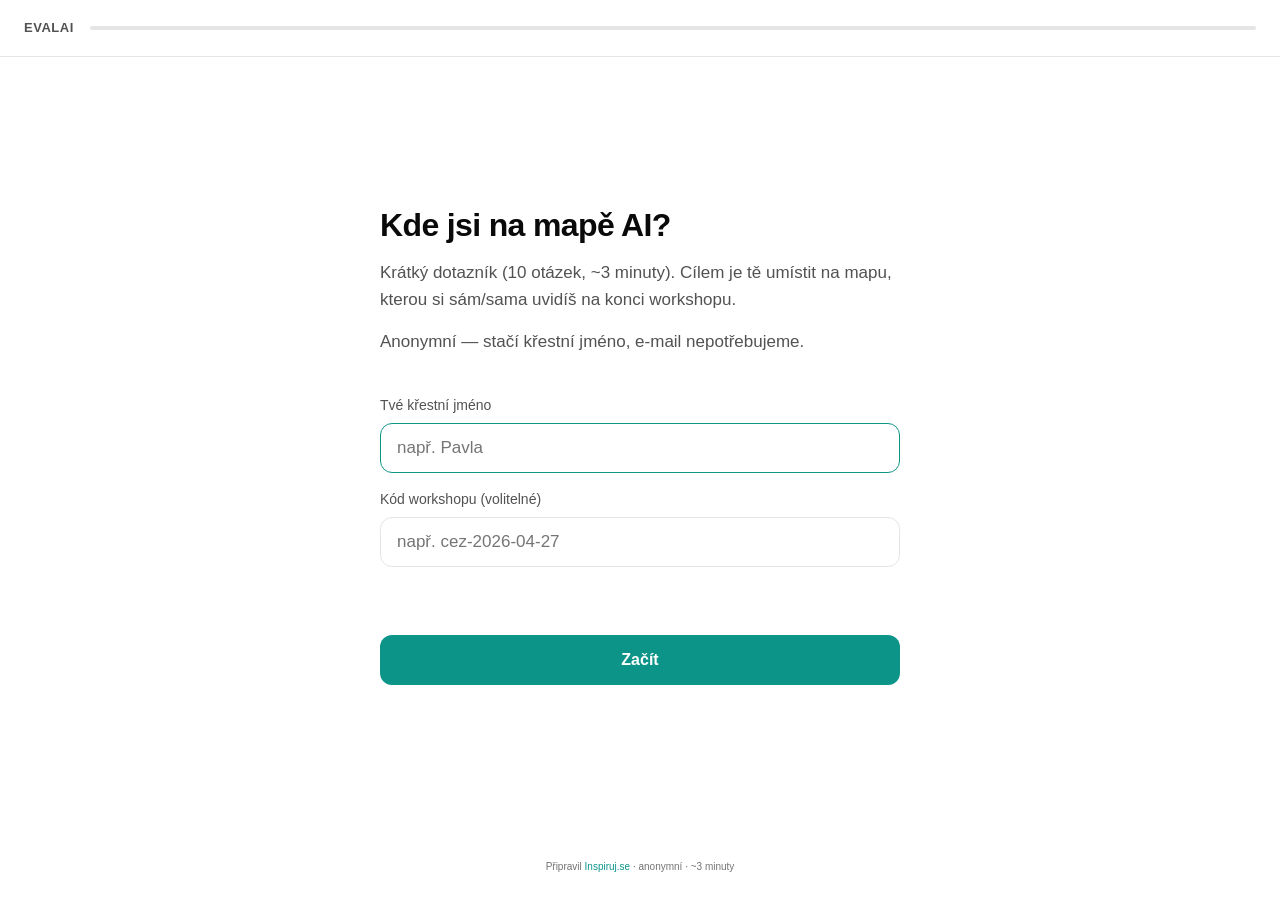
==== src/index.html @ 33021b80 "feat: complete EvalAI v0.1 Frontend (Netlify): - src/index.html — step-by-step formulář, 10 otázek, " ====
<!DOCTYPE html>
<html lang="cs">
<head>
  <meta charset="UTF-8">
  <meta name="viewport" content="width=device-width, initial-scale=1.0, maximum-scale=1.0, user-scalable=no">
  <meta name="theme-color" content="#0d9488">
  <title>EvalAI — kde jsi na mapě AI?</title>
  <meta name="description" content="Krátký dotazník pro workshopy Inspiruj.se. Tři minuty, deset otázek, mapa tvého vztahu k AI.">
  <link rel="stylesheet" href="style.css">
</head>
<body>
  <main id="app">
    <div class="topbar">
      <div class="brand">EvalAI</div>
      <div class="progress">
        <div class="progress-bar" id="progress-bar"></div>
      </div>
    </div>

    <div class="screen-container" id="screen-container">
      <!-- screens rendered by app.js -->
    </div>

    <footer class="footer">
      <small>Připravil <a href="https://inspiruj.se" target="_blank" rel="noopener">Inspiruj.se</a> · anonymní · ~3 minuty</small>
    </footer>
  </main>

  <script src="config.js"></script>
  <script src="questions.js"></script>
  <script src="app.js"></script>
</body>
</html>
---- src/style.css ----
/* EvalAI dotazník — moderní, elegantní, mobile-first
 * Paleta: near-white pozadí, near-black text, teal akcent
 */

:root {
  --bg: #ffffff;
  --bg-soft: #fafafa;
  --text: #0a0a0a;
  --text-muted: #525252;
  --text-subtle: #737373;
  --border: #e5e5e5;
  --border-strong: #d4d4d4;
  --accent: #0d9488;
  --accent-hover: #0f766e;
  --accent-soft: #ccfbf1;
  --error: #dc2626;
  --max-width: 560px;
  --radius: 12px;
  --transition: 200ms cubic-bezier(0.4, 0, 0.2, 1);
}

* {
  margin: 0;
  padding: 0;
  box-sizing: border-box;
}

html, body {
  height: 100%;
  overscroll-behavior: none;
}

body {
  font-family: -apple-system, BlinkMacSystemFont, "Inter", "Segoe UI", Roboto, "Helvetica Neue", Arial, sans-serif;
  font-size: 17px;
  line-height: 1.55;
  color: var(--text);
  background: var(--bg);
  -webkit-font-smoothing: antialiased;
  -moz-osx-font-smoothing: grayscale;
}

a {
  color: var(--accent);
  text-decoration: none;
}
a:hover { color: var(--accent-hover); text-decoration: underline; }

#app {
  display: flex;
  flex-direction: column;
  min-height: 100vh;
  min-height: 100dvh;
}

/* ──────── topbar ──────── */

.topbar {
  position: sticky;
  top: 0;
  background: var(--bg);
  border-bottom: 1px solid var(--border);
  z-index: 10;
  padding: 14px 20px;
  display: flex;
  align-items: center;
  gap: 16px;
}

.brand {
  font-size: 13px;
  font-weight: 600;
  letter-spacing: 0.04em;
  color: var(--text-muted);
  text-transform: uppercase;
}

.progress {
  flex: 1;
  height: 4px;
  background: var(--border);
  border-radius: 2px;
  overflow: hidden;
}

.progress-bar {
  height: 100%;
  background: var(--accent);
  width: 0%;
  transition: width 400ms cubic-bezier(0.4, 0, 0.2, 1);
}

/* ──────── screen container ──────── */

.screen-container {
  flex: 1;
  display: flex;
  flex-direction: column;
  padding: 0 20px;
  width: 100%;
  max-width: var(--max-width);
  margin: 0 auto;
}

.screen {
  display: flex;
  flex-direction: column;
  padding: 32px 0 24px;
  animation: fadeIn 280ms cubic-bezier(0.4, 0, 0.2, 1);
}

@keyframes fadeIn {
  from { opacity: 0; transform: translateY(8px); }
  to   { opacity: 1; transform: translateY(0); }
}

.section-tag {
  font-size: 12px;
  font-weight: 600;
  letter-spacing: 0.05em;
  text-transform: uppercase;
  color: var(--accent);
  margin-bottom: 10px;
}

.q-title {
  font-size: 22px;
  line-height: 1.35;
  font-weight: 600;
  letter-spacing: -0.01em;
  margin-bottom: 8px;
}

.q-subtitle {
  font-size: 15px;
  color: var(--text-muted);
  margin-bottom: 24px;
}

/* ──────── option buttons (single + multi) ──────── */

.options {
  display: flex;
  flex-direction: column;
  gap: 8px;
  margin-bottom: 8px;
}

.option {
  display: flex;
  align-items: center;
  gap: 12px;
  padding: 14px 16px;
  border: 1.5px solid var(--border);
  border-radius: var(--radius);
  background: var(--bg);
  cursor: pointer;
  transition: all var(--transition);
  text-align: left;
  font-size: 16px;
  color: var(--text);
  user-select: none;
  -webkit-tap-highlight-color: transparent;
}

.option:hover {
  border-color: var(--border-strong);
  background: var(--bg-soft);
}

.option.selected {
  border-color: var(--accent);
  background: var(--accent-soft);
  color: var(--accent-hover);
  font-weight: 500;
}

.option .indicator {
  flex-shrink: 0;
  width: 22px;
  height: 22px;
  border: 1.5px solid var(--border-strong);
  border-radius: 50%;
  display: flex;
  align-items: center;
  justify-content: center;
  transition: all var(--transition);
}

.option[data-type="multi"] .indicator {
  border-radius: 5px;
}

.option.selected .indicator {
  border-color: var(--accent);
  background: var(--accent);
}

.option.selected .indicator::after {
  content: "";
  display: block;
  width: 6px;
  height: 10px;
  border: solid white;
  border-width: 0 2px 2px 0;
  transform: rotate(45deg) translate(-1px, -1px);
}

.option.disabled {
  opacity: 0.4;
  pointer-events: none;
}

/* ──────── scale (Q6, Q9) ──────── */

.scale {
  display: flex;
  flex-direction: column;
  gap: 16px;
  margin-bottom: 8px;
}

.scale-buttons {
  display: grid;
  grid-template-columns: repeat(5, 1fr);
  gap: 8px;
}

.scale-btn {
  padding: 16px 0;
  border: 1.5px solid var(--border);
  border-radius: var(--radius);
  background: var(--bg);
  cursor: pointer;
  font-size: 18px;
  font-weight: 600;
  color: var(--text);
  transition: all var(--transition);
  -webkit-tap-highlight-color: transparent;
}

.scale-btn:hover {
  border-color: var(--border-strong);
  background: var(--bg-soft);
}

.scale-btn.selected {
  border-color: var(--accent);
  background: var(--accent);
  color: white;
}

.scale-labels {
  display: flex;
  justify-content: space-between;
  font-size: 13px;
  color: var(--text-subtle);
  padding: 0 4px;
}

/* ──────── text inputs ──────── */

.field {
  display: flex;
  flex-direction: column;
  gap: 6px;
  margin-bottom: 16px;
}

.field-label {
  font-size: 14px;
  font-weight: 500;
  color: var(--text-muted);
}

.field input,
.field textarea {
  width: 100%;
  padding: 14px 16px;
  border: 1.5px solid var(--border);
  border-radius: var(--radius);
  font-size: 17px;
  font-family: inherit;
  color: var(--text);
  background: var(--bg);
  transition: border-color var(--transition);
  -webkit-appearance: none;
  appearance: none;
}

.field input:focus,
.field textarea:focus {
  outline: none;
  border-color: var(--accent);
}

.field textarea {
  resize: vertical;
  min-height: 72px;
  line-height: 1.5;
}

.char-count {
  font-size: 12px;
  color: var(--text-subtle);
  text-align: right;
  margin-top: 2px;
}

/* ──────── animal screen specific ──────── */

.animal-pair {
  background: var(--bg-soft);
  border: 1px solid var(--border);
  border-radius: var(--radius);
  padding: 16px;
  margin-bottom: 16px;
}

.animal-pair-title {
  font-size: 13px;
  font-weight: 600;
  color: var(--text-muted);
  text-transform: uppercase;
  letter-spacing: 0.04em;
  margin-bottom: 12px;
}

/* ──────── nav buttons ──────── */

.nav {
  display: flex;
  gap: 12px;
  margin-top: 24px;
  padding-bottom: 24px;
}

.btn {
  flex: 1;
  padding: 16px 24px;
  border: none;
  border-radius: var(--radius);
  font-family: inherit;
  font-size: 16px;
  font-weight: 600;
  cursor: pointer;
  transition: all var(--transition);
  -webkit-tap-highlight-color: transparent;
}

.btn-primary {
  background: var(--accent);
  color: white;
}

.btn-primary:hover { background: var(--accent-hover); }
.btn-primary:disabled {
  background: var(--border-strong);
  color: var(--text-subtle);
  cursor: not-allowed;
}

.btn-secondary {
  flex: 0 0 auto;
  background: transparent;
  color: var(--text-muted);
  border: 1.5px solid var(--border);
  padding: 16px 18px;
}

.btn-secondary:hover {
  border-color: var(--border-strong);
  color: var(--text);
}

.error-msg {
  color: var(--error);
  font-size: 14px;
  margin-top: 8px;
  min-height: 20px;
}

/* ──────── welcome / thank you ──────── */

.welcome,
.thanks {
  display: flex;
  flex-direction: column;
  justify-content: center;
  flex: 1;
  padding: 40px 0;
  min-height: 60vh;
}

.welcome h1,
.thanks h1 {
  font-size: 32px;
  line-height: 1.2;
  font-weight: 700;
  letter-spacing: -0.02em;
  margin-bottom: 16px;
}

.welcome p,
.thanks p {
  font-size: 17px;
  color: var(--text-muted);
  margin-bottom: 16px;
}

.welcome-meta {
  margin-top: 24px;
  display: flex;
  gap: 16px;
  font-size: 14px;
  color: var(--text-subtle);
}

.thanks-icon {
  width: 64px;
  height: 64px;
  border-radius: 50%;
  background: var(--accent-soft);
  color: var(--accent-hover);
  display: flex;
  align-items: center;
  justify-content: center;
  font-size: 32px;
  margin-bottom: 24px;
}

/* ──────── footer ──────── */

.footer {
  text-align: center;
  padding: 16px 20px 24px;
  color: var(--text-subtle);
  font-size: 12px;
}

/* ──────── desktop tweaks ──────── */

@media (min-width: 640px) {
  body { font-size: 18px; }
  .q-title { font-size: 28px; }
  .topbar { padding: 18px 24px; }
  .screen { padding: 48px 0 32px; }
}

/* ──────── reduce motion ──────── */

@media (prefers-reduced-motion: reduce) {
  * { animation: none !important; transition: none !important; }
}
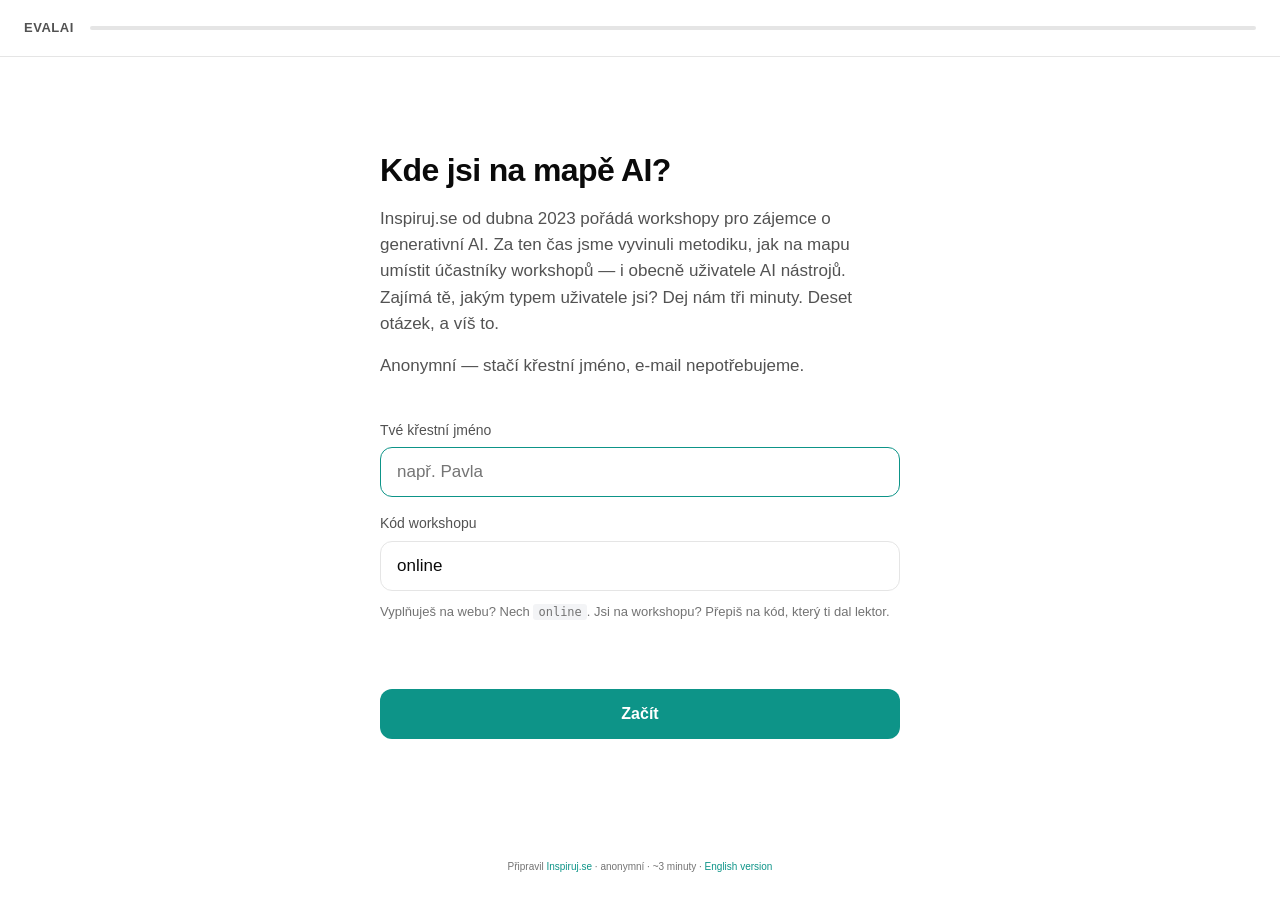
==== commit 2fac3f04: "feat: bilingual (CZ + EN) support via ?lang=en - new src/i18n.js: { cs, en } flat key map + t(key, l" ====
--- a/src/index.html
+++ b/src/index.html
@@ -27,6 +27,7 @@
   </main>
 
   <script src="config.js"></script>
+  <script src="i18n.js"></script>
   <script src="questions.js"></script>
   <script src="app.js"></script>
 </body>
--- a/src/style.css
+++ b/src/style.css
@@ -273,6 +273,80 @@
   color: var(--text-muted);
 }
 
+.field-help {
+  display: block;
+  margin-top: 6px;
+  font-size: 13px;
+  color: var(--text-subtle, #888);
+  line-height: 1.4;
+}
+
+.field-help code {
+  background: var(--bg-muted, #f3f4f6);
+  padding: 1px 5px;
+  border-radius: 3px;
+  font-size: 12px;
+}
+
+/* ── Demografická obrazovka (q11) ─────────────────────────────── */
+
+.demographic-group {
+  margin-top: 20px;
+}
+
+.demographic-label {
+  font-size: 14px;
+  font-weight: 600;
+  color: var(--text-muted);
+  margin-bottom: 8px;
+}
+
+.demographic-options {
+  display: flex;
+  flex-wrap: wrap;
+  gap: 6px;
+}
+
+.demographic-option {
+  padding: 8px 14px;
+  font-size: 14px;
+  border-radius: 999px;
+  background: var(--bg-card, #fff);
+  border: 1.5px solid var(--border, #e5e7eb);
+  color: var(--text, #171717);
+  cursor: pointer;
+  transition: all 0.15s ease;
+}
+
+.demographic-option:hover {
+  border-color: var(--accent, #0d9488);
+}
+
+.demographic-option.selected {
+  background: var(--accent, #0d9488);
+  border-color: var(--accent, #0d9488);
+  color: #fff;
+}
+
+.demographics-skip {
+  text-align: center;
+  margin-top: 16px;
+}
+
+.link-btn {
+  background: none;
+  border: none;
+  color: var(--text-subtle, #888);
+  font-size: 14px;
+  text-decoration: underline;
+  cursor: pointer;
+  padding: 8px;
+}
+
+.link-btn:hover {
+  color: var(--accent, #0d9488);
+}
+
 .field input,
 .field textarea {
   width: 100%;
@@ -429,6 +503,118 @@
   margin-bottom: 24px;
 }
 
+.thanks-cta {
+  display: inline-flex;
+  align-self: flex-start;
+  margin-top: 12px;
+  text-decoration: none;
+}
+
+/* ──────── computing screen (po submitu, čekáme na výsledek) ──────── */
+
+.thanks.computing {
+  align-items: flex-start;
+}
+
+.computing-dots {
+  display: flex;
+  gap: 10px;
+  margin-bottom: 20px;
+}
+
+.computing-dots span {
+  width: 12px;
+  height: 12px;
+  border-radius: 50%;
+  background: var(--accent);
+  opacity: 0.3;
+  animation: computingPulse 1.4s infinite ease-in-out;
+}
+
+.computing-dots span:nth-child(2) { animation-delay: 0.2s; }
+.computing-dots span:nth-child(3) { animation-delay: 0.4s; }
+
+@keyframes computingPulse {
+  0%, 80%, 100% { opacity: 0.25; transform: scale(0.85); }
+  40%           { opacity: 1;    transform: scale(1.05); }
+}
+
+/* ──────── result screen po submitu ──────── */
+
+.result {
+  align-items: flex-start;
+  gap: 16px;
+}
+
+.result h1 {
+  font-size: 26px;
+  margin-bottom: 4px;
+}
+
+.result-map {
+  width: 100%;
+  max-width: 360px;
+  align-self: center;
+  margin: 8px 0 4px;
+  background: white;
+  border: 1px solid var(--border);
+  border-radius: 12px;
+  padding: 4px;
+}
+
+.result-map svg {
+  display: block;
+  width: 100%;
+  height: auto;
+}
+
+.result-archetype {
+  font-size: 18px;
+  font-weight: 600;
+  color: var(--accent);
+  letter-spacing: -0.01em;
+  margin-top: 4px;
+}
+
+.result-interpretation {
+  font-size: 16px;
+  line-height: 1.55;
+  color: var(--text);
+  margin: 4px 0 8px;
+}
+
+.result-animal {
+  background: var(--bg-soft);
+  border-radius: 10px;
+  padding: 12px 14px;
+  font-size: 14px;
+  color: var(--text-muted);
+  width: 100%;
+  box-sizing: border-box;
+}
+
+.result-animal-pair {
+  display: flex;
+  flex-wrap: wrap;
+  gap: 6px 10px;
+  align-items: baseline;
+  color: var(--text);
+}
+
+.result-animal-pair .sep { color: var(--text-subtle); }
+
+.result-animal-note {
+  margin-top: 6px;
+  font-style: italic;
+  color: var(--text-muted);
+}
+
+.result-cta {
+  align-self: flex-start;
+  text-decoration: none;
+  margin-top: 8px;
+}
+
 /* ──────── footer ──────── */
 
 .footer {
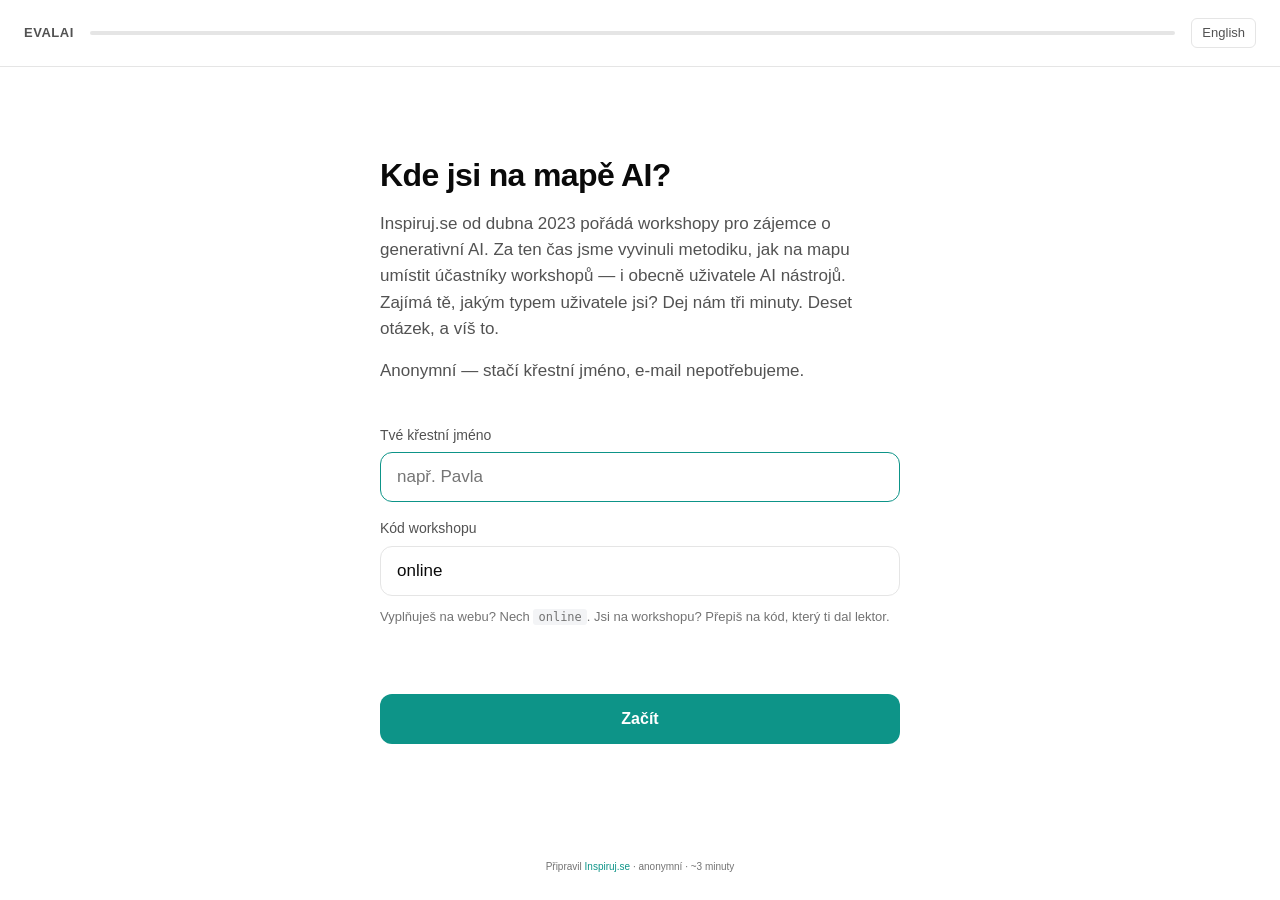
==== commit f4a04b11: "feat: top-right CZ/EN language toggle - new .lang-toggle pill in topbar (index.html) and dash-meta (" ====
--- a/src/index.html
+++ b/src/index.html
@@ -15,6 +15,7 @@
       <div class="progress">
         <div class="progress-bar" id="progress-bar"></div>
       </div>
+      <a id="lang-toggle" class="lang-toggle" href="#"></a>
     </div>
 
     <div class="screen-container" id="screen-container">
--- a/src/style.css
+++ b/src/style.css
@@ -83,6 +83,25 @@
   overflow: hidden;
 }
 
+/* Přepínač jazyka — vpravo nahoře v topbaru i dashboard headeru. */
+.lang-toggle {
+  font-size: 13px;
+  font-weight: 500;
+  color: var(--text-muted);
+  text-decoration: none;
+  padding: 4px 10px;
+  border-radius: 6px;
+  border: 1px solid var(--border);
+  transition: background 120ms, color 120ms, border-color 120ms;
+  white-space: nowrap;
+}
+
+.lang-toggle:hover {
+  background: var(--bg-soft, #f5f5f5);
+  color: var(--text, #171717);
+  border-color: var(--text-muted);
+}
+
 .progress-bar {
   height: 100%;
   background: var(--accent);
